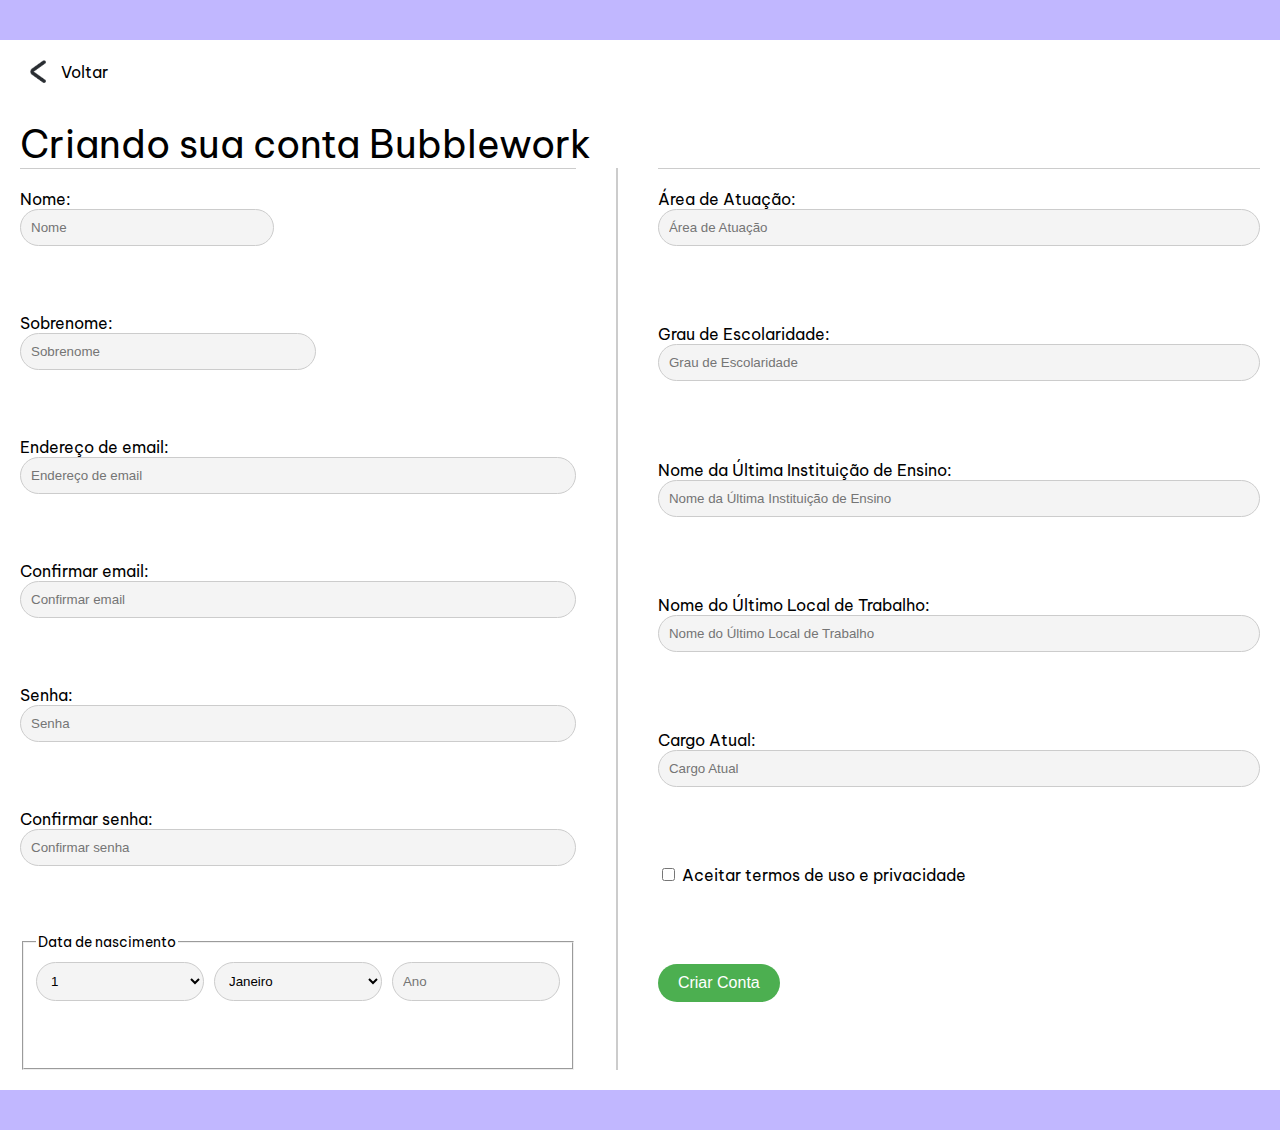
==== conta.html @ 3fa86f66 "feat: Pag conta criada" ====
<!DOCTYPE html>
<html lang="pt-br">
<head>
    <meta charset="UTF-8">
    <meta name="viewport" content="width=device-width, initial-scale=1.0">
    <link rel="stylesheet" href="/CSS/conta.css">
    <title>Criação de conta</title>
</head>
<body class="wrapper">
    <header>

    </header>

    <main>
        <a href="login.html" class="back-link">
            <img src="/Img/🦆 icon _arrow left 1_.png" alt="Seta para a esquerda" width="16" height="23">
            Voltar
        </a>
        <div class="title">Criando sua conta Bubblework</div>
        <div class="forms">
            <form>
                <div class="form-group">
                    <label for="nome">Nome:</label>
                    <input type="text" id="nome" placeholder="Nome" aria-label="Digite seu nome">
                </div>
                <div class="form-group">
                    <label for="sobrenome">Sobrenome:</label>
                    <input type="text" id="sobrenome" placeholder="Sobrenome" aria-label="Digite seu sobrenome">
                </div>
                <div class="form-group full-width">
                    <label for="email">Endereço de email:</label>
                    <input type="email" id="email" placeholder="Endereço de email" aria-label="Digite seu endereço de email">
                </div>
                <div class="form-group full-width">
                    <label for="confirmar-email">Confirmar email:</label>
                    <input type="email" id="confirmar-email" placeholder="Confirmar email" aria-label="Confirme seu endereço de email">
                </div>
                <div class="form-group full-width">
                    <label for="senha">Senha:</label>
                    <input type="password" id="senha" placeholder="Senha" aria-label="Digite sua senha">
                </div>
                <div class="form-group full-width">
                    <label for="confirmar-senha">Confirmar senha:</label>
                    <input type="password" id="confirmar-senha" placeholder="Confirmar senha" aria-label="Confirme sua senha">
                </div>
                <fieldset class="form-group full-width">
                    <legend class="small-text">Data de nascimento</legend>
                    <div class="form-row">
                        <select aria-label="Escolha o dia do seu nascimento">
                            <!-- opções de dia -->
                            <option>1</option>
                            <option>2</option>
                            <option>3</option>
                            <option>4</option>
                            <option>5</option>
                            <option>6</option>
                            <option>7</option>
                            <option>8</option>
                            <option>9</option>
                            <option>10</option>
                            <option>11</option>
                            <option>12</option>
                            <option>13</option>
                            <option>14</option>
                            <option>15</option>
                            <option>16</option>
                            <option>17</option>
                            <option>18</option>
                            <option>19</option>
                            <option>20</option>
                            <option>21</option>
                            <option>22</option>
                            <option>23</option>
                            <option>24</option>
                            <option>25</option>
                            <option>26</option>
                            <option>27</option>
                            <option>28</option>
                            <option>29</option>
                            <option>30</option>
                            <option>31</option>
                        </select>
                        <select aria-label="Escolha o mês do seu nascimento">
                             <!-- opções de mês -->
                             <option>Janeiro</option>
                             <option>Fevereiro</option>
                             <option>Março</option>
                             <option>Abril</option>
                             <option>Maio</option>
                             <option>Junho</option>
                             <option>Julho</option>
                             <option>Agosto</option>
                             <option>Setembro</option>
                             <option>Outubro</option>
                             <option>Novembro</option>
                             <option>Dezembro</option>
                        </select>
                        <input type="text" placeholder="Ano" aria-label="Digite o ano do seu nascimento">
                    </div>
                </fieldset>
            </form>

            <div class="vertical-line"></div>
    
            <form id="form2">
                <div class="form-group full-width">
                    <label for="area-atuacao">Área de Atuação:</label>
                    <input type="text" id="area-atuacao" placeholder="Área de Atuação" aria-label="Digite sua área de atuação">
                </div>
                <div class="form-group full-width">
                    <label for="grau-escolaridade">Grau de Escolaridade:</label>
                    <input type="text" id="grau-escolaridade" placeholder="Grau de Escolaridade" aria-label="Digite seu grau de escolaridade">
                </div>
                <div class="form-group full-width">
                    <label for="ultima-instituicao">Nome da Última Instituição de Ensino:</label>
                    <input type="text" id="ultima-instituicao" placeholder="Nome da Última Instituição de Ensino" aria-label="Digite o nome da última instituição de ensino">
                </div>
                <div class="form-group full-width">
                    <label for="ultimo-trabalho">Nome do Último Local de Trabalho:</label>
                    <input type="text" id="ultimo-trabalho" placeholder="Nome do Último Local de Trabalho" aria-label="Digite o nome do último local de trabalho">
                </div>
                <div class="form-group full-width">
                    <label for="cargo-atual">Cargo Atual:</label>
                    <input type="text" id="cargo-atual" placeholder="Cargo Atual" aria-label="Digite seu cargo atual">
                </div>
                <div class="form-group full-width">
                    <input type="checkbox" id="aceitar-termos" aria-label="Aceitar termos de uso e privacidade">
                    <label for="aceitar-termos">Aceitar termos de uso e privacidade</label>
                </div>
                <button type="button" class="button" onclick="criarConta()">Criar Conta</button>
                <div id="mensagem" class="mensagem"></div>
            </form>
        </div>
    </main>

    <footer>

    </footer>    
</body>
</html>
---- CSS/conta.css ----
@import url('https://fonts.googleapis.com/css2?family=Be+Vietnam+Pro:ital,wght@0,100;0,200;0,300;0,400;0,500;0,600;0,700;0,800;0,900;1,100;1,200;1,300;1,400;1,500;1,600;1,700;1,800;1,900&family=Lato&display=swap');
body, html {
    margin: 0;
    padding: 0;
    box-sizing: border-box;
    font-family: "Be Vietnam Pro", sans-serif;
}
.wrapper {
    display: flex;
    flex-direction: column;
    min-height: 100vh;
}
header, footer {
    background-color: #C1B7FF;
    padding: 20px;
    text-align: center;
}
main {
    flex: 1;
    padding: 20px;
}

.back-link {
    display: flex;
    align-items: center;
    font-size: 1rem;
    text-decoration: none;
    color: black;
}
.back-link img {
    margin-right: 15px;
    margin-left: 10px ;
}

.title {
    font-size: 2.4rem; /* 48px based on 16px base font size */

    margin-top: 37px;
}

form {
    display: flex;
    flex-wrap: wrap;
    gap: 10px;
    padding-top: 20px;
    border-top: 1px solid #ccc;
}

.forms {
    display: flex;
    flex: 1 1 45%;
    gap: 40px;
}

.form-group.full-width {
    flex: 1 1 100%;
}

input[type="text"], input[type="email"], input[type="password"], select {
    width: 100%;
    padding: 10px;
    background-color: #F4F4F4;
    border: 1px solid #ccc;
    border-radius: 90px;
    box-sizing: border-box;
}

.form-row {
    display: flex;
    gap: 10px;
}

.small-text {
    font-size: 0.9rem;
    margin-bottom: 5px;
}

.button {
    display: inline-block;
    background-color: #4CAF50;
    color: white;
    padding: 10px 20px;
    text-align: center;
    text-decoration: none;
    border: none;
    border-radius: 90px;
    cursor: pointer;
    font-size: 1rem;
    transition: background-color 0.3s ease;
    height: fit-content;
}

.button:hover {
    background-color: #45a049;
}

.mensagem {
    margin-top: 10px;
    font-weight: bold;
}

.vertical-line {
    border: 0.9px solid #ccc;
    height: 100vh;
  }
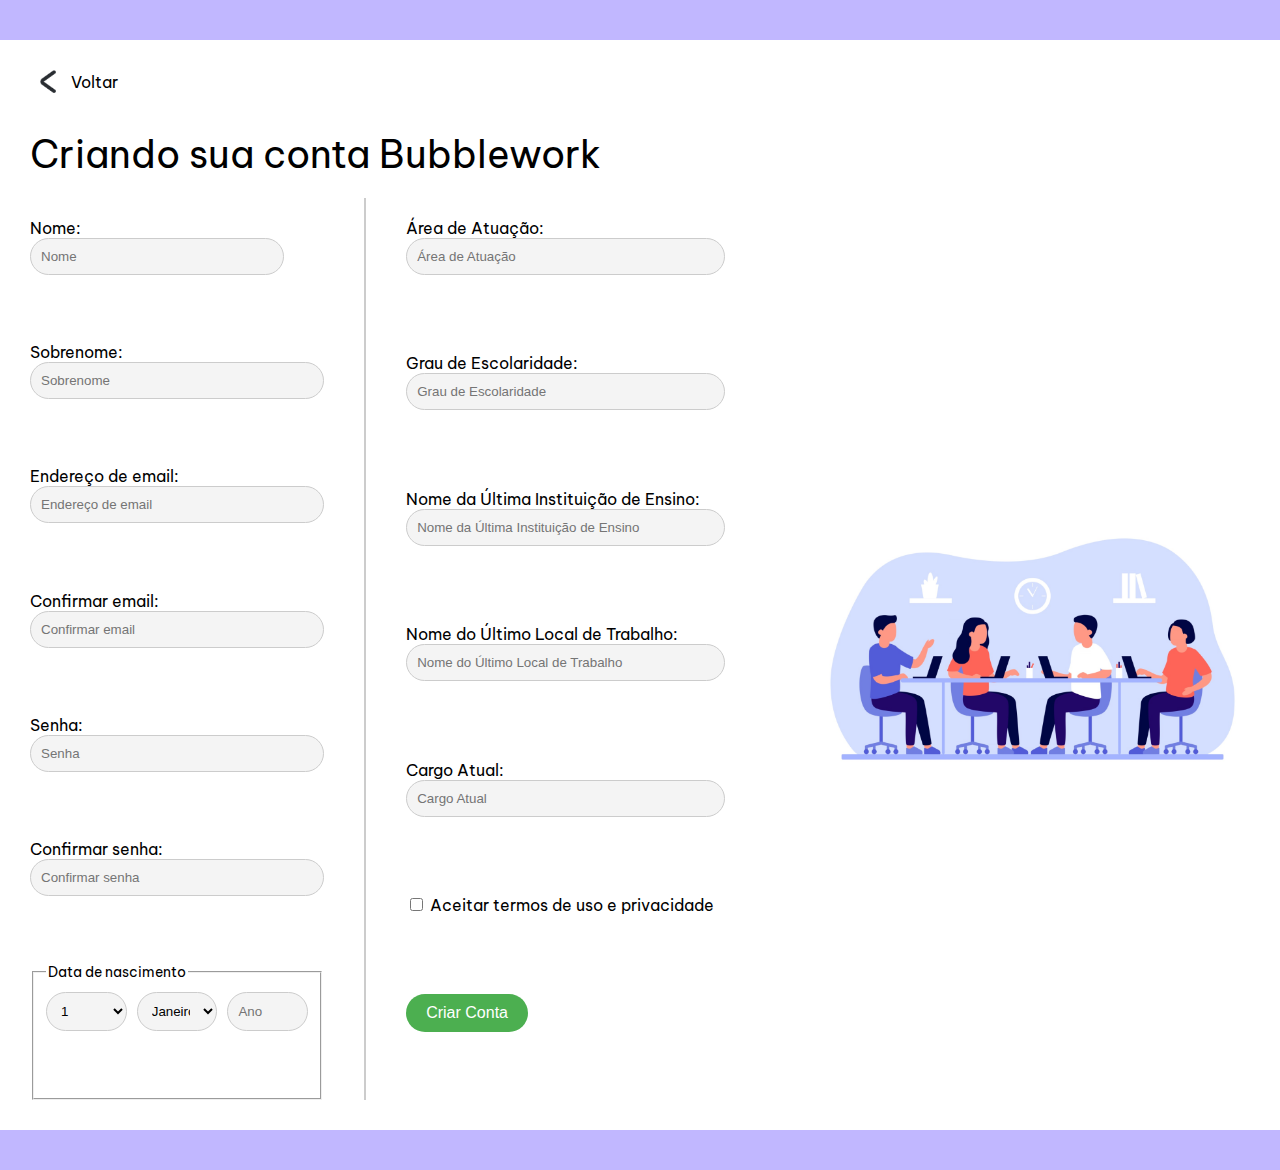
==== commit 05f6f18a: "feat: Termino da login page e outras configurações" ====
--- a/conta.html
+++ b/conta.html
@@ -130,11 +130,16 @@
                 <button type="button" class="button" onclick="criarConta()">Criar Conta</button>
                 <div id="mensagem" class="mensagem"></div>
             </form>
+            <div class="illustrative-image">
+                <img src="/Img/image 24.png" alt="Imagem ilustrativa">
+            </div>
         </div>
     </main>
 
     <footer>
 
-    </footer>    
+    </footer>  
+    
+    <script src="Scripts/contascript.js"></script>
 </body>
 </html>--- a/CSS/conta.css
+++ b/CSS/conta.css
@@ -17,7 +17,7 @@
 }
 main {
     flex: 1;
-    padding: 20px;
+    padding: 30px;
 }
 
 .back-link {
@@ -34,8 +34,8 @@
 
 .title {
     font-size: 2.4rem; /* 48px based on 16px base font size */
-
     margin-top: 37px;
+    margin-bottom: 20px;
 }
 
 form {
@@ -43,7 +43,6 @@
     flex-wrap: wrap;
     gap: 10px;
     padding-top: 20px;
-    border-top: 1px solid #ccc;
 }
 
 .forms {
@@ -102,4 +101,16 @@
 .vertical-line {
     border: 0.9px solid #ccc;
     height: 100vh;
-  }+  }
+
+  .illustrative-image {
+    margin-left: 50px; /* Espaço considerável entre o formulário e a imagem */
+    display: flex;
+    align-items: center; /* Centraliza a imagem verticalmente dentro deste container */
+}
+
+.illustrative-image img {
+    max-width: 100%; /* Garante que a imagem não ultrapasse o tamanho do container */
+    height: auto; /* Mantém a proporção da imagem */
+    width: 3400px; /* Ajuste o tamanho conforme necessário */
+}